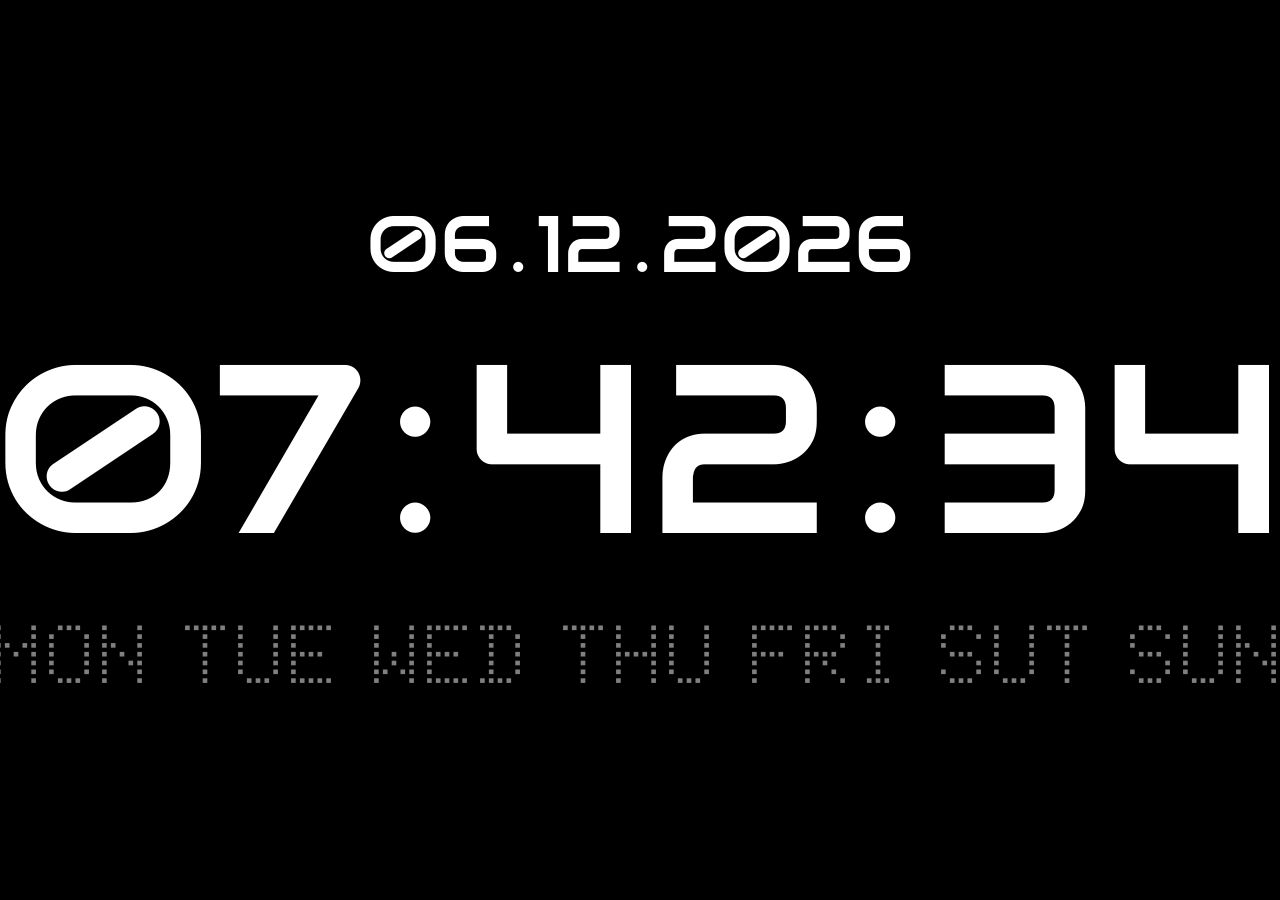
==== index.html @ fc31c0ee "filelocation" ====
<!DOCTYPE html>
<html lang="en">

<head>
  <meta charset="UTF-8">
  <meta name="viewport" content="width=device-width, initial-scale=1.0">
  <link rel="stylesheet" href="./src/css/style.css">
  <link rel="preconnect" href="https://fonts.googleapis.com">
  <link rel="preconnect" href="https://fonts.gstatic.com" crossorigin>
  <link href="https://fonts.googleapis.com/css2?family=Doto:wght@100..900&display=swap" rel="stylesheet">
  <link rel="preconnect" href="https://fonts.googleapis.com">
  <link rel="preconnect" href="https://fonts.gstatic.com" crossorigin>
  <link href="https://fonts.googleapis.com/css2?family=VT323&display=swap" rel="stylesheet">
  <link rel="preconnect" href="https://fonts.googleapis.com">
  <link rel="preconnect" href="https://fonts.gstatic.com" crossorigin>
  <link href="https://fonts.googleapis.com/css2?family=Share+Tech+Mono&display=swap" rel="stylesheet">
  <link rel="preconnect" href="https://fonts.googleapis.com">
  <link rel="preconnect" href="https://fonts.gstatic.com" crossorigin>
  <link href="https://fonts.googleapis.com/css2?family=Audiowide&display=swap" rel="stylesheet">
  <title>Clock</title>
</head>

<body>

  <div class="digital-clock">

    <div class="fulltime">
      <div class="kun">
        <div class="day">00</div>
        <div class="dot">.</div>
        <div class="month">00</div>
        <div class="dot dot1">.</div>
        <div class="year">2000</div>
      </div>

      <div class="time">
        <div class="hour">00</div>
        <div class="dot">:</div>
        <div class="min">00</div>
        <div class="dot">:</div>
        <div class="sec">00</div>
      </div>
    </div>

    <div class="week">
      <div id="day">MON</div>
      <div id="day">TUE</div>
      <div id="day">WED</div>
      <div id="day">THU</div>
      <div id="day">FRI</div>
      <div id="day">SUT</div>
      <div id="day">SUN</div>
    </div>

  </div>

  <!-- 
  <div class="loading">
    <img src="https://media.tenor.com/On7kvXhzml4AAAAj/loading-gif.gif" alt="loading" width="100" height="100">
  </div> -->



  <script src="./src/js/app.js"></script>
</body>

</html>
---- src/css/style.css ----
* {
  margin: 0;
  padding: 0;
  box-sizing: border-box;
}

body {
  background-color: black;
  color: white;
  font-family: "Doto", serif;
}

.digital-clock {
  width: 100%;
  height: 100vh;
  display: flex;
  align-items: center;
  justify-content: center;  
  flex-direction: column;
}

.week {

  gap: 30px;
  font-size: 5.5rem;
  color: grey;
  display: flex;
  align-items: center;
}

.active {
  color: white;
  border: 1px solid white;
  padding: 0 5px;
  border-radius: 5px;
}

.kun {
  
  display: flex;
  align-items: center;
  justify-content: center;
  gap: 10px;
  font-size: 5rem;
  font-family: "Audiowide", sans-serif;
}

.time {
 
  font-size: 15rem;
  display: flex;
  font-family: "Audiowide", serif;
  gap: 20px;
}

.dot2 {
  display: none;
}

.loading {
  position: fixed;
  top: 0;
  display: flex;
  align-items: center;
  justify-content: center;
  left: 0;
  background-color: white;
  width: 100%;
  height: 100%;
}

.imgload {
  display: none;
}
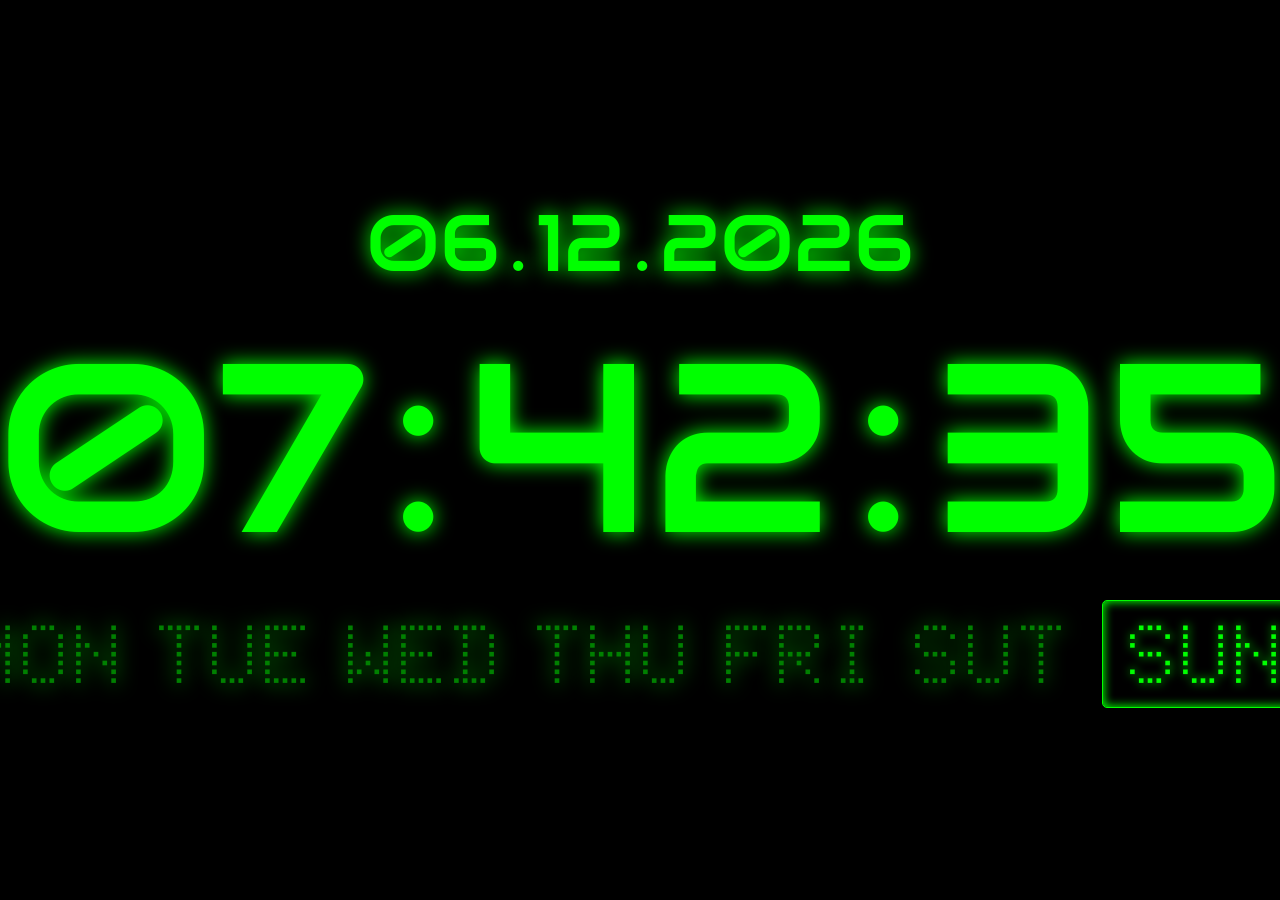
==== commit 31493592: "dot" ====
--- a/index.html
+++ b/index.html
@@ -21,6 +21,9 @@
 </head>
 
 <body>
+
+  <div class="light"></div>
+  
 
   <div class="digital-clock">
 
@@ -49,15 +52,26 @@
       <div id="day">THU</div>
       <div id="day">FRI</div>
       <div id="day">SUT</div>
-      <div id="day">SUN</div>
+      <div id="day" class="active">SUN</div>
     </div>
 
   </div>
+<!-- 
+  <div class="main">
+    <div id="round" class="round1">
+      <div id="round" class="round2">
+        <div id="round" class="round3">
+          <div id="round" class="round4">
+            <div id="round" class="round5">
+              
+            </div>
+          </div>
+        </div>
+      </div>
+    </div>
+  </div> -->
 
-  <!-- 
-  <div class="loading">
-    <img src="https://media.tenor.com/On7kvXhzml4AAAAj/loading-gif.gif" alt="loading" width="100" height="100">
-  </div> -->
+  
 
 
 
--- a/src/css/style.css
+++ b/src/css/style.css
@@ -8,14 +8,17 @@
   background-color: black;
   color: white;
   font-family: "Doto", serif;
+  color: rgb(0, 255, 0);
+  text-shadow: rgb(0, 255, 0) 0 0 20px;
 }
 
 .digital-clock {
   width: 100%;
+  z-index: 1;
   height: 100vh;
   display: flex;
   align-items: center;
-  justify-content: center;  
+  justify-content: center;
   flex-direction: column;
 }
 
@@ -23,20 +26,22 @@
 
   gap: 30px;
   font-size: 5.5rem;
-  color: grey;
+  color: green;
   display: flex;
   align-items: center;
 }
 
 .active {
-  color: white;
-  border: 1px solid white;
-  padding: 0 5px;
+  color: rgb(0, 255, 0);
+  border: 1px solid rgb(0, 255, 0);
+  text-shadow: rgb(0, 255, 0) 1px 0 10px;
+  box-shadow: 0 0 10px 1px rgb(0, 255, 0) inset;
+  padding: 0 25px;
   border-radius: 5px;
 }
 
 .kun {
-  
+
   display: flex;
   align-items: center;
   justify-content: center;
@@ -46,15 +51,28 @@
 }
 
 .time {
- 
+
   font-size: 15rem;
   display: flex;
   font-family: "Audiowide", serif;
   gap: 20px;
 }
 
-.dot2 {
-  display: none;
+.dot {
+  animation-name: switch;
+  animation-iteration-count: infinite;
+  animation-duration: 1s;
+}
+
+@keyframes switch {
+  from {
+    color: black;
+    text-shadow: none;
+  }
+
+  to {
+    color: rgb(0, 255, 0);
+  }
 }
 
 .loading {
@@ -71,4 +89,92 @@
 
 .imgload {
   display: none;
-}+}
+/* 
+.light {
+  position: absolute;
+  animation-name: light;
+  animation-duration: 1s;
+  animation-direction: normal;
+  animation-iteration-count: infinite;
+  animation-fill-mode: forwards;
+}
+
+@keyframes light {
+  from {
+    border: none;
+    width: 1px;
+    height: 1px;
+    position: absolute;
+    top: 50%;
+    left: 50%;
+    transform: translate(-50%, -50%);
+  }
+
+  to {
+    border: 1px solid rgb(0, 255, 0);
+    width: 100%;
+    position: absolute;
+    top: 50%;
+    left: 50%;
+    transform: translate(-50%, -50%);
+    height: 100%;
+  }
+} */
+
+
+/* 
+.main {
+  position: fixed;
+  z-index: -1;
+  top: 0;
+  display: flex;
+  align-items: center;
+  justify-content: center;
+  width: 100%;
+  height: 100vh;
+}
+
+
+
+#round {
+  border: 1px solid yellow;
+  border-radius: 50%;
+  animation: wawe;
+  animation-duration: 0.5s;
+  animation-iteration-count: infinite;
+  animation-direction: alternate-reverse;
+  display: flex;
+  align-items: center;
+  justify-content: center;
+}
+
+.round1 {
+  width: 700px;
+  height: 700px;
+}
+.round2 {
+  width: 600px;
+  height: 600px;
+}
+.round3 {
+  width: 500px;
+  height: 500px;
+}
+.round4 {
+  width: 400px;
+  height: 400px;
+}
+.round5 {
+  width: 300px;
+  height: 300px;
+}
+
+@keyframes wawe {
+  from {
+    transform: scale(1.1);
+  }
+  to {
+    transform: scale(1);
+  }
+} */
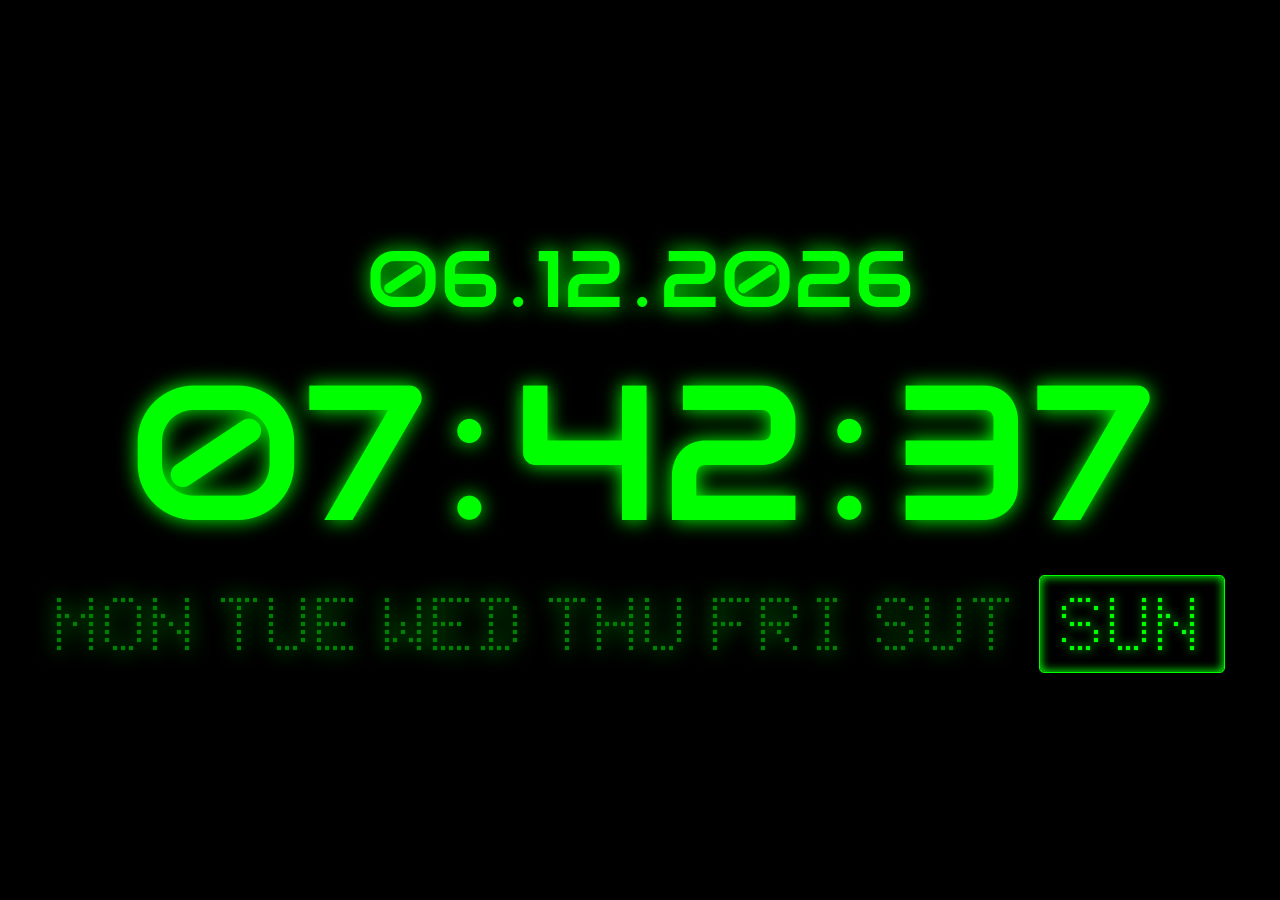
==== commit 399c3735: "responsive" ====
--- a/index.html
+++ b/index.html
@@ -40,8 +40,8 @@
         <div class="hour">00</div>
         <div class="dot">:</div>
         <div class="min">00</div>
-        <div class="dot">:</div>
-        <div class="sec">00</div>
+        <div class="dot" id="notphone">:</div>
+        <div class="sec" id="notphone">00</div>
       </div>
     </div>
 
--- a/src/css/style.css
+++ b/src/css/style.css
@@ -19,16 +19,17 @@
   display: flex;
   align-items: center;
   justify-content: center;
+  padding: 20px;
   flex-direction: column;
 }
 
 .week {
-
   gap: 30px;
   font-size: 5.5rem;
   color: green;
   display: flex;
   align-items: center;
+  justify-content: center;
 }
 
 .active {
@@ -90,91 +91,73 @@
 .imgload {
   display: none;
 }
-/* 
-.light {
-  position: absolute;
-  animation-name: light;
-  animation-duration: 1s;
-  animation-direction: normal;
-  animation-iteration-count: infinite;
-  animation-fill-mode: forwards;
+
+
+@media (max-width: 1350px) {
+  .digital-clock {
+    padding-block-end: 20px;
+  }
+  
+
+  .time {
+    font-size: 12rem;
+  }
+
+  .week {
+    gap: 20px;
+    font-size: 5rem;
+  }
+  .active {
+    padding: 0 20px;
+  }
 }
 
-@keyframes light {
-  from {
-    border: none;
-    width: 1px;
-    height: 1px;
-    position: absolute;
-    top: 50%;
-    left: 50%;
-    transform: translate(-50%, -50%);
+@media (max-width:1200px) {
+  .week {
+    gap: 10px;
+    font-size: 4rem;
+  }
+}
+
+@media (max-width:1000px) {
+  .week {
+    gap: 10px;
+    font-size: 3rem;
   }
 
-  to {
-    border: 1px solid rgb(0, 255, 0);
-    width: 100%;
-    position: absolute;
-    top: 50%;
-    left: 50%;
-    transform: translate(-50%, -50%);
-    height: 100%;
+  .time {
+    font-size: 10rem;
   }
-} */
-
-
-/* 
-.main {
-  position: fixed;
-  z-index: -1;
-  top: 0;
-  display: flex;
-  align-items: center;
-  justify-content: center;
-  width: 100%;
-  height: 100vh;
 }
 
-
-
-#round {
-  border: 1px solid yellow;
-  border-radius: 50%;
-  animation: wawe;
-  animation-duration: 0.5s;
-  animation-iteration-count: infinite;
-  animation-direction: alternate-reverse;
-  display: flex;
-  align-items: center;
-  justify-content: center;
+@media (max-width:850px) {
+  .time {
+    font-size: 8rem;
+  }
 }
 
-.round1 {
-  width: 700px;
-  height: 700px;
-}
-.round2 {
-  width: 600px;
-  height: 600px;
-}
-.round3 {
-  width: 500px;
-  height: 500px;
-}
-.round4 {
-  width: 400px;
-  height: 400px;
-}
-.round5 {
-  width: 300px;
-  height: 300px;
+@media (max-width:750px) {
+  .time {
+    font-size: 6rem;
+  }
+  .week {
+    font-size: 2rem;
+  }
+  .kun {
+    font-size: 2rem;
+  }
 }
 
-@keyframes wawe {
-  from {
-    transform: scale(1.1);
+@media (max-width:550px) {
+  #notphone {
+    display: none;
   }
-  to {
-    transform: scale(1);
+
+  .digital-clock {
+    flex-direction: row-reverse;
   }
-} */+
+  .week {
+    flex-direction: column;
+  }
+}
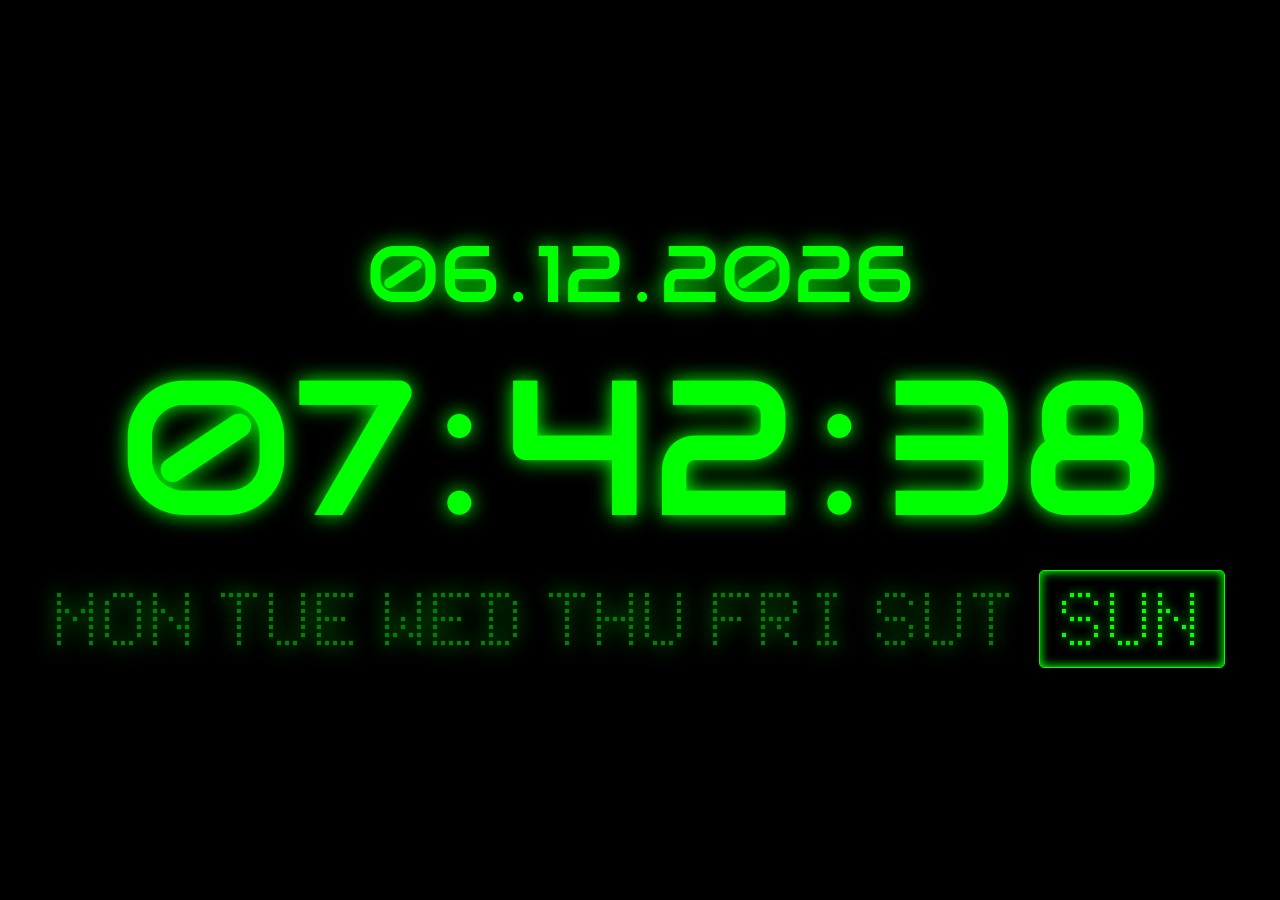
==== commit a991506d: "wawe" ====
--- a/index.html
+++ b/index.html
@@ -56,7 +56,7 @@
     </div>
 
   </div>
-<!-- 
+
   <div class="main">
     <div id="round" class="round1">
       <div id="round" class="round2">
@@ -69,7 +69,7 @@
         </div>
       </div>
     </div>
-  </div> -->
+  </div>
 
   
 
--- a/src/css/style.css
+++ b/src/css/style.css
@@ -19,7 +19,7 @@
   display: flex;
   align-items: center;
   justify-content: center;
-  padding: 20px;
+  padding: 10px;
   flex-direction: column;
 }
 
@@ -93,6 +93,65 @@
 }
 
 
+.main {
+  display: none;
+  align-items: center;
+  justify-content: center;
+  width: 100%;
+  height: 100vh;
+  position: fixed;
+  top: 0;
+}
+
+
+#round {
+  border: 1px solid rgb(0, 255, 0);
+  border-radius: 50%;
+  animation: wawe;
+  opacity: 70%;
+  animation-duration: 0.5s;
+  animation-iteration-count: infinite;
+  animation-direction: alternate-reverse;
+  display: flex;
+  align-items: center;
+  justify-content: center;
+}
+
+.round1 {
+  width: 300px;
+  height: 300px;
+}
+.round2 {
+  width: 250px;
+  height: 250px;
+}
+.round3 {
+  width: 200px;
+  height: 200px;
+}
+.round4 {
+  width: 150px;
+  height: 150px;
+}
+.round5 {
+  width: 100px;
+  height: 100px;
+}
+
+@keyframes wawe {
+  from {
+    transform: scale(1.1);
+  }
+  to {
+    transform: scale(1);
+  }
+}
+
+
+
+
+
+
 @media (max-width: 1350px) {
   .digital-clock {
     padding-block-end: 20px;
@@ -148,7 +207,7 @@
   }
 }
 
-@media (max-width:550px) {
+@media (max-width:560px) {
   #notphone {
     display: none;
   }
@@ -160,4 +219,20 @@
   .week {
     flex-direction: column;
   }
+}
+
+@media (max-width:480px) {
+  .time {
+    font-size: 4rem;
+  }
+  .week {
+    font-size: 1rem;
+  }
+  .kun {
+    font-size: 1rem;
+  }
+
+  .main {
+    display: flex;
+  }
 }
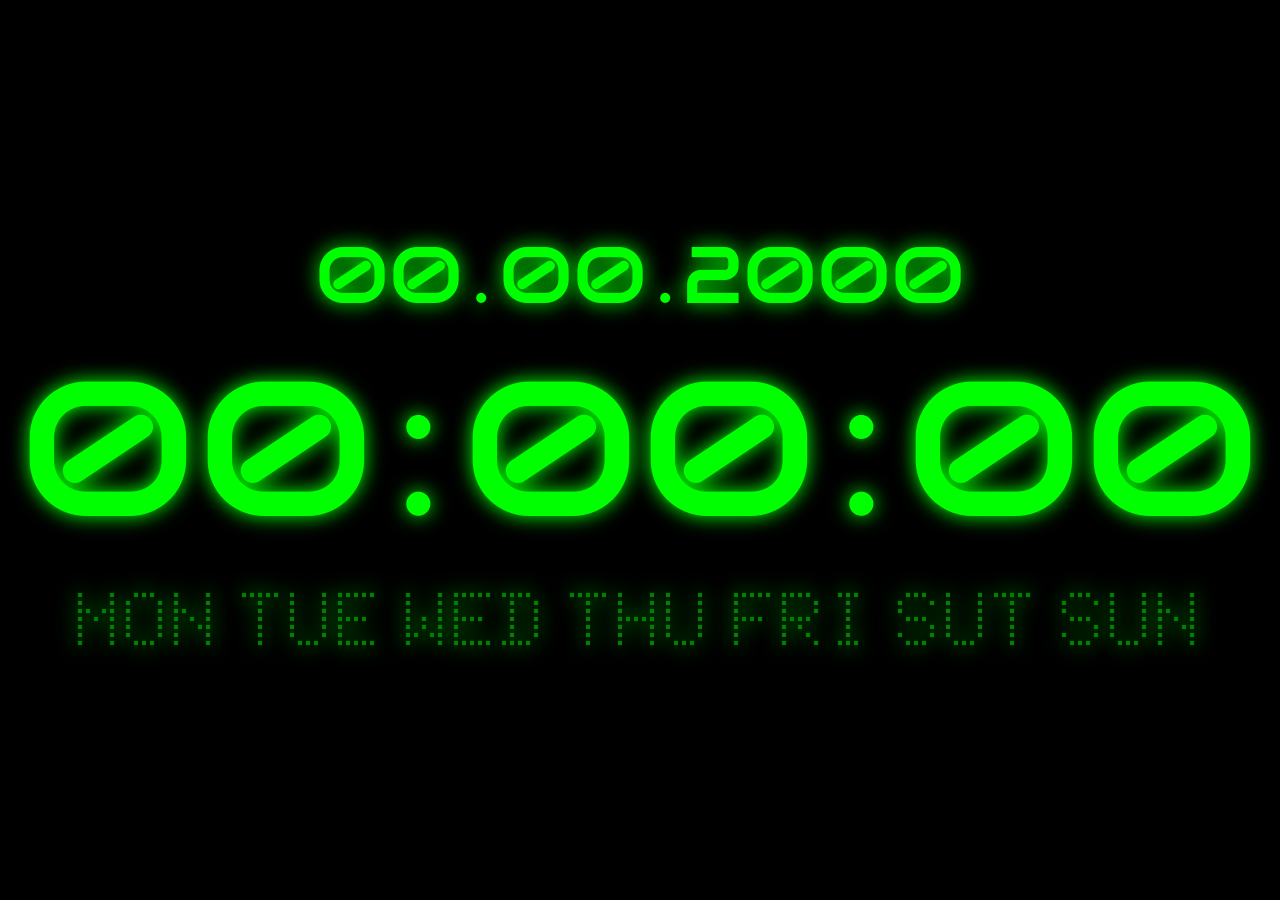
==== commit 58c2b1b0: "ok" ====
--- a/index.html
+++ b/index.html
@@ -52,7 +52,7 @@
       <div id="day">THU</div>
       <div id="day">FRI</div>
       <div id="day">SUT</div>
-      <div id="day" class="active">SUN</div>
+      <div id="day" >SUN</div>
     </div>
 
   </div>
--- a/src/css/style.css
+++ b/src/css/style.css
@@ -169,6 +169,7 @@
   .active {
     padding: 0 20px;
   }
+  
 }
 
 @media (max-width:1200px) {
@@ -204,6 +205,9 @@
   }
   .kun {
     font-size: 2rem;
+  }
+  .main {
+    display: flex;
   }
 }
 
@@ -219,6 +223,9 @@
   .week {
     flex-direction: column;
   }
+  .main {
+    display: flex;
+  }
 }
 
 @media (max-width:480px) {
